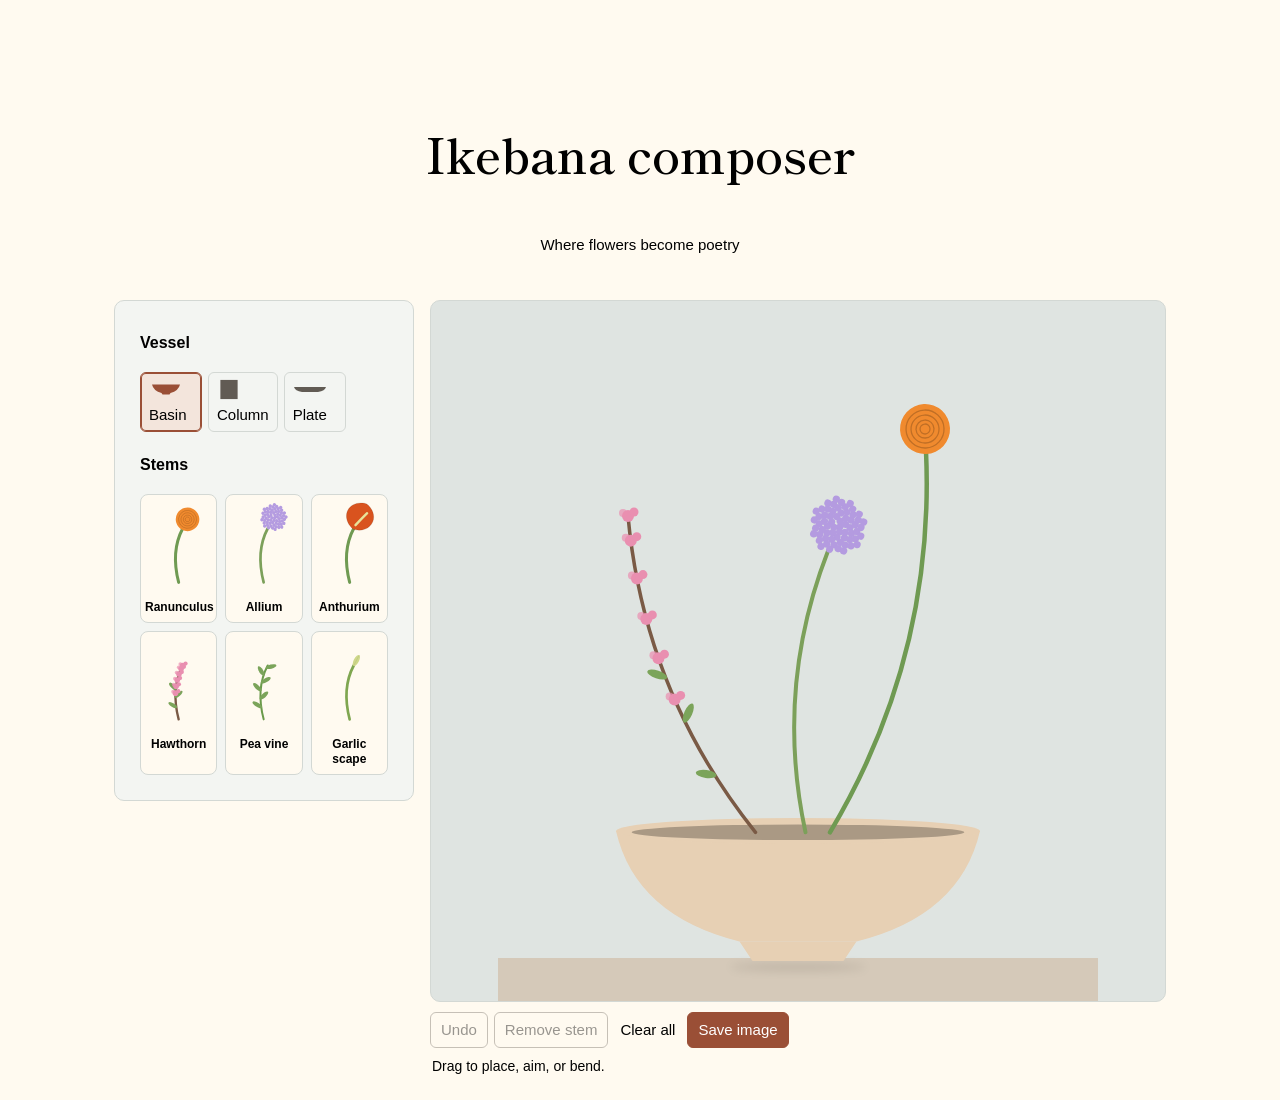
==== index.html @ 8dda6c55 "changed file names" ====
<!doctype html>
<html lang="en">
  <head>
    <meta charset="utf-8">
    <meta name="viewport" content="width=device-width, initial-scale=1, viewport-fit=cover">
    <title>Ikebana Composer</title>
    <link rel="stylesheet" href="https://fonts.googleapis.com/css2?family=Shippori+Mincho:wght@500;600&display=swap">
    <link rel="stylesheet" href="style.css?v=6">
    <script src="script.js" defer></script>
  </head>
  <body>
    <header>
      <h1 class="ikebana">Ikebana composer</h1>
      <p>Where flowers become poetry</p>
    </header>

    <div class="app">
      <aside>
        <section class="picker-group" aria-labelledby="vessel-heading">
          <h2 id="vessel-heading">Vessel</h2>
          <div class="vs" id="vs"></div>
        </section>
        <section class="picker-group" aria-labelledby="stem-heading">
          <h2 id="stem-heading">Stems</h2>
          <div class="grid" id="lib"></div>
        </section>
      </aside>

      <main>
        <svg id="cv" viewBox="0 0 600 700" role="img" tabindex="0" aria-label="Arrangement canvas. Arrow keys move the selected stem; Shift and arrow keys bend it.">
          <defs>
            <filter id="contact-shadow" x="-30%" y="-100%" width="160%" height="300%">
              <feGaussianBlur stdDeviation="5"></feGaussianBlur>
            </filter>
          </defs>
          <g id="lay"></g>
        </svg>
        <div class="tb">
          <button data-a="undo">Undo</button>
          <button data-a="del">Remove stem</button>
          <div class="clear-wrap">
            <button id="clear-all" data-a="clear" aria-controls="clear-confirm" aria-haspopup="dialog" aria-expanded="false">Clear all</button>
            <div id="clear-confirm" class="clear-confirm" role="alertdialog" aria-labelledby="clear-confirm-title" hidden>
              <p id="clear-confirm-title">Clear everything?</p>
              <div class="clear-confirm-actions">
                <button type="button" data-a="confirm-clear">Yes</button>
                <button type="button" data-a="cancel-clear">Cancel</button>
              </div>
            </div>
          </div>
          <button id="save-image" type="button">Save image</button>
        </div>
        <p class="hint">Drag to place, aim, or bend.</p>
      </main>
    </div>
  </body>
</html>
---- style.css ----
@font-face {
  font-family: "Adelia";
  src: url("adelia_3/adelia.ttf") format("truetype");
  font-style: normal;
  font-weight: 400;
  font-display: swap;
}

:root {
  --bg: #FFFAF0;
  --panel: #f3f5f2;
  --ink: #000;
  --mut: #000;
  --line: #d3d8d4;
  --acc: #9a4f36;
  --stage: #dfe4e1;
  box-sizing: border-box;
  padding-top: env(safe-area-inset-top, 0px);
  padding-bottom: env(safe-area-inset-bottom, 0px);
}

html {
  min-height: 100%;
  scroll-padding-top: env(safe-area-inset-top, 0px);
}

* {
  box-sizing: border-box;
}

body {
  min-height: 100vh;
  margin: 0;
  background: var(--bg);
  color: var(--ink);
  font: 15px/1.45 -apple-system, "Helvetica Neue", Arial, sans-serif;
}

header {
  padding: 28px 24px;
  text-align: center;
}

h1 {
  font: 600 48px/1.05 "Shippori Mincho", Georgia, serif;
  margin: 0;
}

header p {
  margin: 6px 0 0;
  color: var(--mut);
}

.app {
  display: grid;
  grid-template-areas: "controls canvas";
  grid-template-columns: 300px minmax(0, 1fr);
  gap: 16px;
  padding: 16px 24px 24px;
  max-width: 1100px;
  margin: 0 auto;
  min-width: 0;
}

aside {
  grid-area: controls;
  min-width: 0;
  background: var(--panel);
  border: 1px solid var(--line);
  border-radius: 10px;
  padding:25px;
  align-self: start;
}

.picker-group {
  background: var(--panel);
}

h2 {
  font-family: -apple-system, "Helvetica Neue", Arial, sans-serif;
  font-size: 16px;
  font-weight: 600;
  margin: 0 0 8px;
  padding-top:5px;
  padding-bottom:10px;
}

.ikebana {
    padding-top: 100px;
    padding-bottom: 50px;
}


.vs {
  display: flex;
  gap: 6px;
  flex-wrap: wrap;
  margin-bottom: 16px;
}

.vs button {
  display: flex;
  flex-direction: column;
  justify-content: center;
  gap: 3px;
  min-width: 62px;
  min-height: 58px;
  padding: 5px 8px;
  background: transparent;
}

.vs button svg {
  width: 34px;
  height: 23px;
  color: #615b54;
  fill: currentColor;
}

.vs button.on {
  border-color: var(--acc);
  background: #f3e5dc;
  box-shadow: inset 0 0 0 1px var(--acc);
}

.vs button.on svg {
  color: var(--acc);
}

.grid {
  display: grid;
  grid-template-columns: repeat(3, minmax(0, 1fr));
  gap: 8px;
  min-width: 0;
}

.card {
  min-width: 0;
  border: 1px solid var(--line);
  border-radius: 8px;
  background: var(--bg);
  padding: 4px 4px 8px;
  text-align: center;
  cursor: grab;
  user-select: none;
  -webkit-user-select: none;
}

.card:hover {
  border-color: var(--acc);
}

.card svg {
  width: 100%;
  height: 92px;
  pointer-events: none;
}

.card b,
.card small {
  display: block;
}

.card b {
  margin-top: 3px;
  font-size: 12px;
  font-weight: 600;
  line-height: 1.2;
}

.card small {
  display: none;
}

button {
  font: inherit;
  color: var(--ink);
  background: var(--panel);
  border: 1px solid var(--line);
  border-radius: 6px;
  padding: 6px 10px;
  cursor: pointer;
}

button:disabled {
  opacity: 0.4;
  color: #000;
  background: #e5e3dd;
  border-color: #8a8882;
  cursor: not-allowed;
}

button:disabled:hover {
  background: transparent;
  border-color: #8a8882;
  box-shadow: none;
  filter: none;
  transform: none;
}

button:focus-visible,
.card:focus-visible,
#cv:focus-visible {
  outline: 3px solid var(--acc);
  outline-offset: 2px;
}

.tb {
  display: flex;
  gap: 6px;
  flex-wrap: wrap;
  margin-top: 10px;
}

.tb #clear-all {
  background: none;
  border-color: transparent;
  padding-inline: 5px;
}

.tb #clear-all:hover {
  color: var(--acc);
}

.tb > button[data-a="undo"],
.tb > button[data-a="del"] {
  background: transparent;
  border-color: #726a62;
}

#save-image {
  color: #fff;
  background: var(--acc);
  border-color: var(--acc);
}

.clear-wrap {
  position: relative;
}

.clear-confirm[hidden] {
  display: none;
}

.clear-confirm {
  position: absolute;
  z-index: 5;
  left: 0;
  bottom: calc(100% + 9px);
  display: grid;
  gap: 10px;
  width: max-content;
  min-width: 205px;
  padding: 12px;
  border: 1px solid var(--line);
  border-radius: 8px;
  background: var(--bg);
  box-shadow: 0 6px 18px #0002;
  font-size: 14px;
}

.clear-confirm p {
  margin: 0;
  font-weight: 600;
}

.clear-confirm-actions {
  display: flex;
  gap: 6px;
}

.clear-confirm button {
  background: transparent;
  border-color: #726a62;
  padding: 4px 8px;
}

#cv {
  width: 100%;
  height: auto;
  max-height: 78vh;
  display: block;
  border-radius: 10px;
  overflow: hidden;
  background: var(--stage);
  touch-action: none;
  border: 1px solid var(--line);
}

main {
  grid-area: canvas;
  min-width: 0;
}

.hint {
  color: var(--mut);
  margin: 8px 2px 0;
  font-size: 14px;
  white-space: nowrap;
}

.empty-hint {
  fill: #4f5c53;
  font: 500 16px/1 -apple-system, "Helvetica Neue", Arial, sans-serif;
  pointer-events: none;
}

.stem.is-selected {
  filter: drop-shadow(0 0 2px #fff) drop-shadow(0 0 3px #8f796f);
}

.stem.just-placed {
  transform-box: view-box;
  transform-origin: var(--stem-base-x) var(--stem-base-y);
  animation: ikebana-sway 300ms ease-out both;
}

@keyframes ikebana-sway {
  0% { transform: rotate(-2deg); }
  45% { transform: rotate(1.5deg); }
  100% { transform: rotate(0); }
}

.handle-control {
  cursor: grab;
}

.handle-target {
  fill: transparent;
  cursor: grab;
  touch-action: none;
}

.hd {
  fill: #fff;
  stroke: var(--acc);
  stroke-width: 2.5;
  cursor: grab;
  transition: r 100ms ease, filter 100ms ease;
}

.hc {
  fill: var(--acc);
  cursor: grab;
  transition: r 100ms ease, filter 100ms ease;
}

.handle-control:hover .hd,
.is-dragging .aim-control .hd {
  filter: drop-shadow(0 0 3px #fff);
  r: 12px;
}

.handle-control:hover .hc,
.is-dragging .bend-control .hc {
  filter: drop-shadow(0 0 3px #fff);
  r: 10px;
}

.handle-label {
  pointer-events: none;
}

.handle-label rect {
  fill: #fffaf0;
  stroke: #8f796f;
  stroke-width: 1;
}

.handle-label text {
  fill: #352e2a;
  font: 600 12px/1 -apple-system, "Helvetica Neue", Arial, sans-serif;
  text-anchor: middle;
}

.gl {
  stroke: var(--acc);
  stroke-dasharray: 3 4;
  fill: none;
  opacity: 0.7;
}

@media (prefers-reduced-motion: reduce) {
  *,
  *::before,
  *::after {
    animation-duration: 0.01ms !important;
    animation-iteration-count: 1 !important;
    scroll-behavior: auto !important;
    transition-duration: 0.01ms !important;
  }
}

@media (max-width: 767px) {
  .app {
    grid-template-areas:
      "canvas"
      "controls";
    grid-template-columns: minmax(0, 1fr);
    padding: 12px;
    width: 100%;
  }

  main {
    min-width: 0;
  }

  aside {
    display: flex;
    align-items: flex-start;
    gap: 18px;
    max-width: 100%;
    overflow-x: auto;
    overscroll-behavior-x: contain;
    padding: 16px;
  }

  .picker-group {
    flex: 0 0 max-content;
  }

  .picker-group h2 {
    margin-bottom: 6px;
    padding: 0 0 6px;
  }

  header {
    padding: 20px 12px;
    text-align: center;
  }

  .card {
    min-width: 0;
  }

  #lib {
    width: 252px;
    grid-template-columns: repeat(3, minmax(0, 1fr));
  }

  .vs button {
    min-height: 44px;
    white-space: nowrap;
  }

  .vs button svg {
    height: 20px;
  }

  .tb button {
    min-height: 44px;
  }
}

.vs button[data-v="1"] svg {
  width: 24px;
}
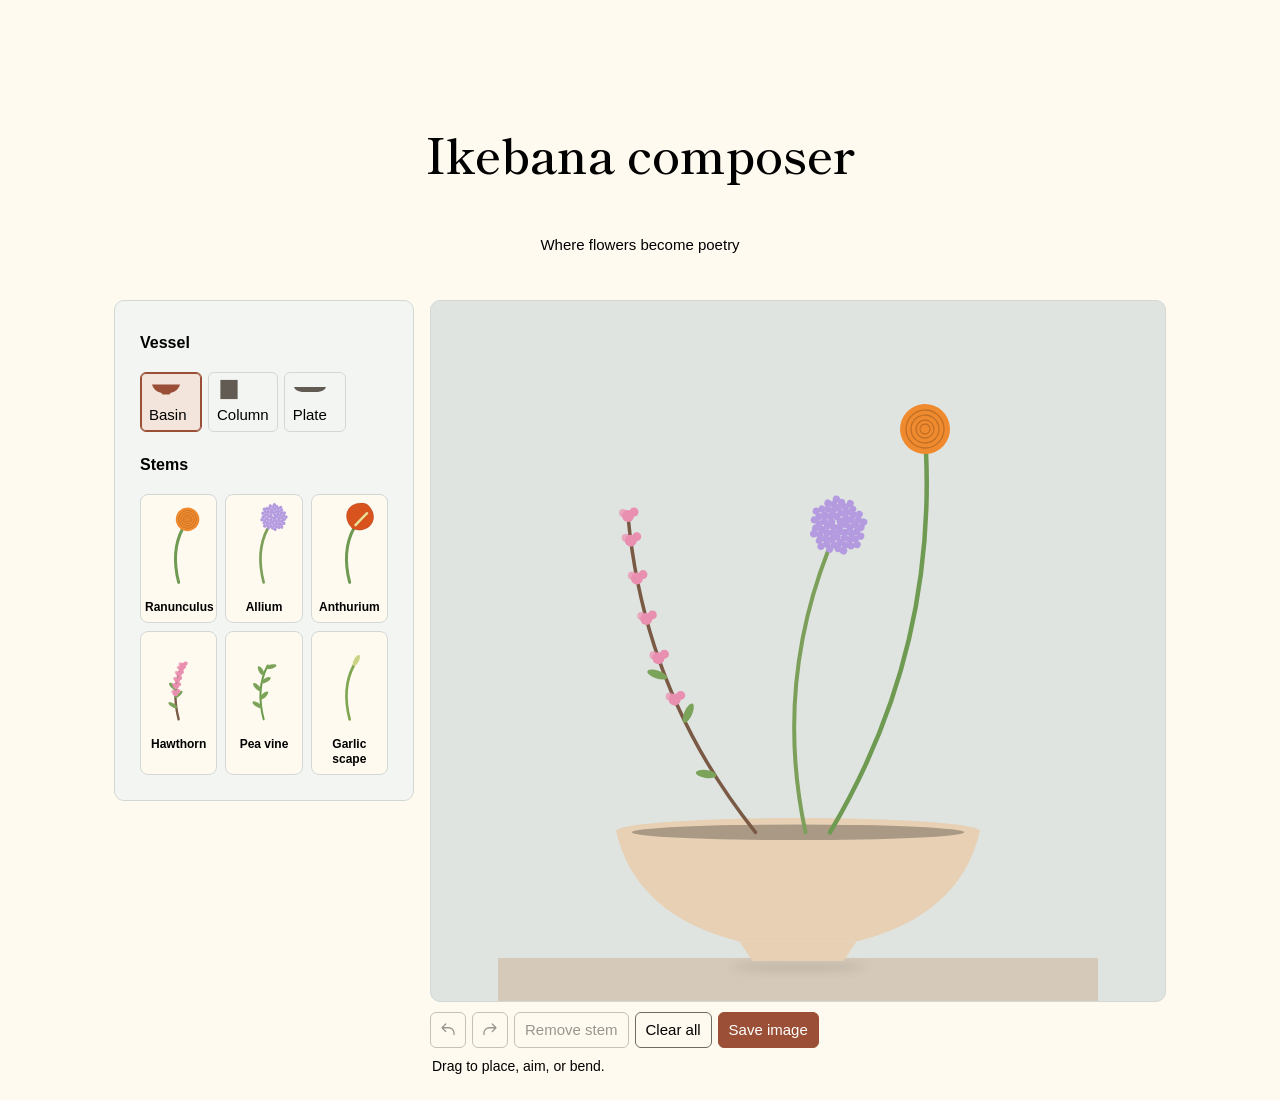
==== commit 604fdaae: "changed buttons" ====
--- a/index.html
+++ b/index.html
@@ -36,7 +36,12 @@
           <g id="lay"></g>
         </svg>
         <div class="tb">
-          <button data-a="undo">Undo</button>
+          <button class="history-button" data-a="undo" aria-label="Undo" title="Undo">
+            <svg viewBox="0 0 24 24" aria-hidden="true"><path d="M9 14 4 9l5-5M4 9h9a7 7 0 0 1 7 7v2"></path></svg>
+          </button>
+          <button class="history-button" data-a="redo" aria-label="Redo" title="Redo">
+            <svg viewBox="0 0 24 24" aria-hidden="true"><path d="m15 14 5-5-5-5m5 5h-9a7 7 0 0 0-7 7v2"></path></svg>
+          </button>
           <button data-a="del">Remove stem</button>
           <div class="clear-wrap">
             <button id="clear-all" data-a="clear" aria-controls="clear-confirm" aria-haspopup="dialog" aria-expanded="false">Clear all</button>
--- a/style.css
+++ b/style.css
@@ -211,20 +211,31 @@
   margin-top: 10px;
 }
 
+.tb > button[data-a="undo"],
+.tb > button[data-a="redo"],
+.tb > button[data-a="del"],
 .tb #clear-all {
-  background: none;
-  border-color: transparent;
-  padding-inline: 5px;
-}
-
-.tb #clear-all:hover {
-  color: var(--acc);
-}
-
-.tb > button[data-a="undo"],
-.tb > button[data-a="del"] {
   background: transparent;
   border-color: #726a62;
+}
+
+.tb > .history-button {
+  display: inline-grid;
+  width: 36px;
+  height: 36px;
+  padding: 0;
+  align-items: center;
+  justify-items: center;
+}
+
+.history-button svg {
+  width: 18px;
+  height: 18px;
+  fill: none;
+  stroke: currentColor;
+  stroke-linecap: round;
+  stroke-linejoin: round;
+  stroke-width: 1.7;
 }
 
 #save-image {
@@ -406,16 +417,15 @@
 
   aside {
     display: flex;
-    align-items: flex-start;
-    gap: 18px;
+    flex-direction: column;
+    align-items: stretch;
+    gap: 12px;
     max-width: 100%;
-    overflow-x: auto;
-    overscroll-behavior-x: contain;
     padding: 16px;
   }
 
   .picker-group {
-    flex: 0 0 max-content;
+    flex: 0 0 auto;
   }
 
   .picker-group h2 {
@@ -428,12 +438,17 @@
     text-align: center;
   }
 
+  .ikebana {
+    padding-top: 24px;
+    padding-bottom: 12px;
+  }
+
   .card {
     min-width: 0;
   }
 
   #lib {
-    width: 252px;
+    width: 100%;
     grid-template-columns: repeat(3, minmax(0, 1fr));
   }
 
